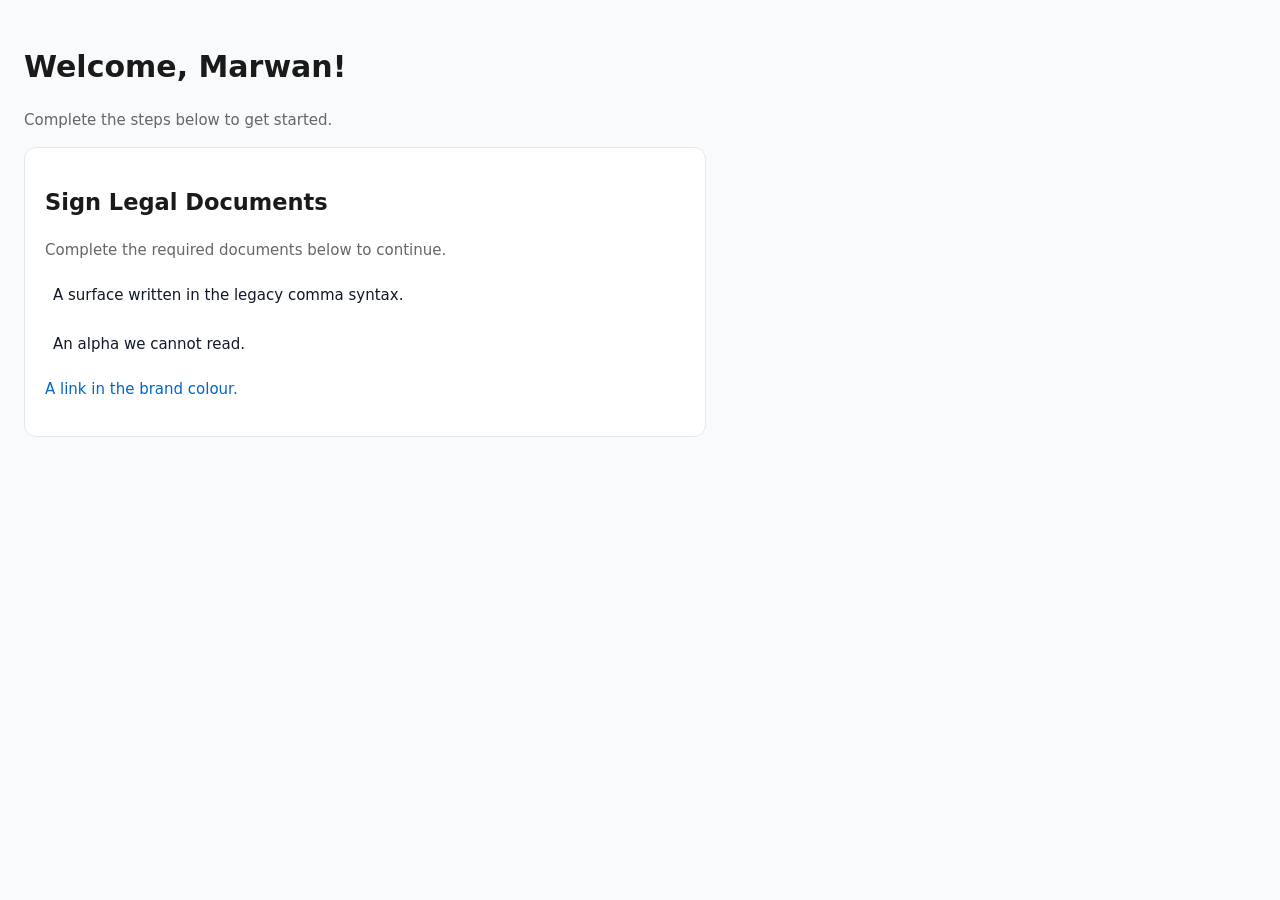
==== tools/fixture/tailwind.html @ c53d438c "Convert colours whose alpha is a var(), so Tailwind pages stop flashing light On a Tailwind site eve" ====
<!doctype html>
<html lang="en">
<head>
<meta charset="utf-8">
<title>Lumen — Tailwind var-alpha fixture</title>
<style>
  /* Exactly the shape Tailwind compiles to. Every utility below carries its colour
     in an rgb() whose alpha is a custom property, which is what a real Tailwind
     build emits for bg-white, text-gray-900, border-gray-200 and the rest. Nothing
     here is exotic: it is the default output of the most widely deployed CSS
     framework there is, so a page like this is the common case, not an edge one. */
  *, ::before, ::after { --tw-bg-opacity: 1; --tw-text-opacity: 1; --tw-border-opacity: 1; }

  body {
    background-color: rgb(249 250 251 / var(--tw-bg-opacity, 1));
    color: rgb(17 24 39 / var(--tw-text-opacity, 1));
    font: 15px/1.5 system-ui, sans-serif;
    margin: 0; padding: 24px;
  }
  .card {
    background-color: rgb(255 255 255 / var(--tw-bg-opacity, 1));
    /* Tailwind writes the width and the colour as separate declarations (`border`
       plus `border-gray-200`), never as one `border:` shorthand -- and that matters,
       because `border-color` carrying a var() is a shorthand CSSOM will not expand
       into the longhands the rule walker reads. */
    border-width: 1px; border-style: solid;
    border-color: rgb(229 231 235 / var(--tw-border-opacity, 1));
    border-radius: 12px; padding: 20px; max-width: 640px;
  }
  .title  { color: rgb(26 26 26 / var(--tw-text-opacity, 1)); font-weight: 700; }
  .muted  { color: rgb(102 102 102 / var(--tw-text-opacity, 1)); }
  /* The legacy comma syntax, still emitted by older Tailwind builds. */
  .legacy { background-color: rgba(255, 255, 255, var(--tw-bg-opacity, 1)); padding: 8px; }
  /* A 10% white wash used as a divider. It must stay visible against the new dark
     base -- converting it like an opaque surface makes it disappear entirely. */
  .wash   { background-color: rgb(255 255 255 / var(--divider-alpha, 0.1)); height: 10px; }
  /* No fallback: the alpha is genuinely unknowable to the rule walker, which must
     decline and leave this one to the repair pass. The property IS defined, so the
     element really does paint white -- an undefined var would make the declaration
     invalid and the element transparent, which would prove nothing. */
  .opaque-unknown { --mystery: 1; background-color: rgb(255 255 255 / var(--mystery)); padding: 8px; }
  /* A brand colour the page owns: it must stay blue, not be flattened to grey. */
  .brand  { color: rgb(0 102 204 / var(--tw-text-opacity, 1)); }
</style>
</head>
<body>
<h1 class="title" id="title">Welcome, Marwan!</h1>
<p class="muted" id="muted">Complete the steps below to get started.</p>

<div class="card" id="card">
  <h2 class="title">Sign Legal Documents</h2>
  <p class="muted">Complete the required documents below to continue.</p>
  <div class="legacy" id="legacy">A surface written in the legacy comma syntax.</div>
  <div class="wash" id="wash"></div>
  <div class="opaque-unknown" id="unknown">An alpha we cannot read.</div>
  <p class="brand" id="brand">A link in the brand colour.</p>
</div>

<script>
  // Loaded WITHOUT auto-applying: the spec calls __lumenApply() itself so it can
  // read the page in the very same task, before any idle work has had a chance to
  // run. That is the whole question here -- what the first paint looks like.
  if (location.search.includes('lumen')) {
    window.chrome = { runtime: { sendMessage: (m, cb) => {
      fetch(m.url).then(r => r.text()).then(t => cb({ ok: true, text: t })).catch(() => cb({ ok: false }));
    } } };
    const load = (src) => new Promise((res, rej) => {
      const s = document.createElement('script');
      s.src = src; s.onload = res; s.onerror = () => rej(new Error(src));
      document.head.appendChild(s);
    });
    (async () => {
      for (const f of ['color', 'css', 'repair', 'engine']) await load('/src/content/' + f + '.js');
      window.__lumenApply = () => Lumen.engine.applySettings({
        enabled: true, defaultOn: true, skipDarkSites: false,
        darkness: 50, contrast: 50, saturation: 50, sites: {}
      });
      window.__lumenReady = true;
    })();
  }

  window.__bg = (id) => getComputedStyle(document.getElementById(id)).backgroundColor;
  window.__fg = (id) => getComputedStyle(document.getElementById(id)).color;
  window.__lum = (c) => {
    const m = String(c).match(/[\d.]+/g);
    if (!m) return null;
    const [r, g, b] = m.map(Number).map(v => v / 255);
    return (Math.max(r, g, b) + Math.min(r, g, b)) / 2;
  };
</script>
</body>
</html>
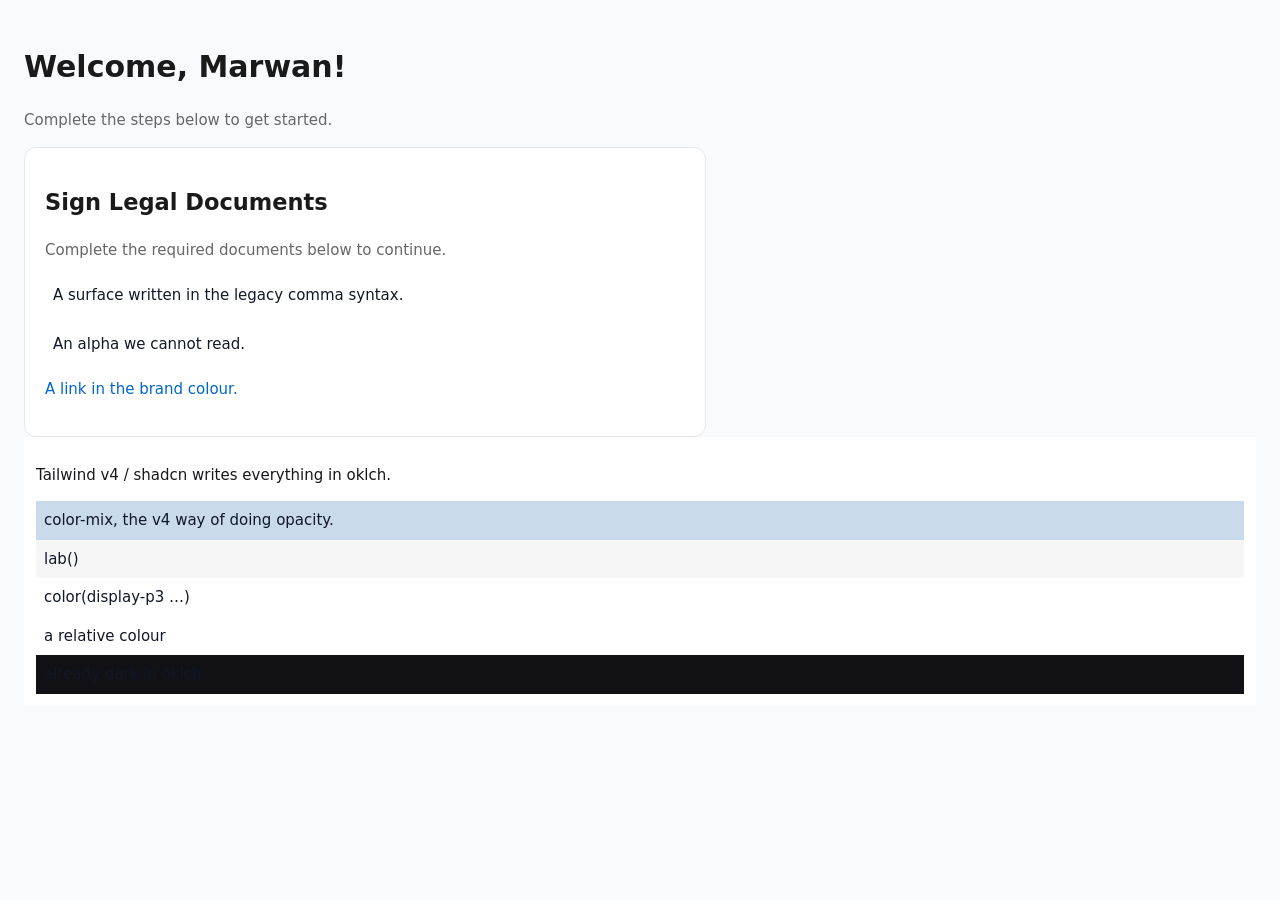
==== commit 1a5ebc44: "Read any colour the browser understands, not just the ones we can spell Tailwind v4 and shadcn/ui wr" ====
--- a/tools/fixture/tailwind.html
+++ b/tools/fixture/tailwind.html
@@ -41,6 +41,20 @@
   .opaque-unknown { --mystery: 1; background-color: rgb(255 255 255 / var(--mystery)); padding: 8px; }
   /* A brand colour the page owns: it must stay blue, not be flattened to grey. */
   .brand  { color: rgb(0 102 204 / var(--tw-text-opacity, 1)); }
+
+  /* Tailwind v4 and shadcn/ui write every colour in oklch, and reach for
+     color-mix() where v3 reached for an opacity var. None of it is rgb(), and
+     none of it is anything the two notation-specific parsers recognise -- but
+     the browser understands all of it, which is the whole point. */
+  .v4-card  { background-color: oklch(1 0 0); padding: 12px; }
+  .v4-text  { color: oklch(0.21 0.006 285.9); }
+  .v4-mix   { background-color: color-mix(in oklab, oklch(1 0 0) 70%, oklch(0.6 0.1 250)); padding: 8px; }
+  .v4-lab   { background-color: lab(97% 0 0); padding: 8px; }
+  .v4-p3    { background-color: color(display-p3 1 1 1); padding: 8px; }
+  /* A relative colour: derived from another, and still just a colour. */
+  .v4-rel   { background-color: rgb(from #ffffff r g b); padding: 8px; }
+  /* Already dark in oklch: it must be left alone, not pushed around. */
+  .v4-dark  { background-color: oklch(0.18 0.01 285); padding: 8px; }
 </style>
 </head>
 <body>
@@ -54,6 +68,15 @@
   <div class="wash" id="wash"></div>
   <div class="opaque-unknown" id="unknown">An alpha we cannot read.</div>
   <p class="brand" id="brand">A link in the brand colour.</p>
+</div>
+
+<div class="v4-card" id="v4-card">
+  <p class="v4-text" id="v4-text">Tailwind v4 / shadcn writes everything in oklch.</p>
+  <div class="v4-mix" id="v4-mix">color-mix, the v4 way of doing opacity.</div>
+  <div class="v4-lab" id="v4-lab">lab()</div>
+  <div class="v4-p3" id="v4-p3">color(display-p3 …)</div>
+  <div class="v4-rel" id="v4-rel">a relative colour</div>
+  <div class="v4-dark" id="v4-dark">already dark in oklch</div>
 </div>
 
 <script>
@@ -81,11 +104,26 @@
 
   window.__bg = (id) => getComputedStyle(document.getElementById(id)).backgroundColor;
   window.__fg = (id) => getComputedStyle(document.getElementById(id)).color;
+  // Lightness of whatever the browser computed, resolved through a canvas.
+  //
+  // Scraping numbers out of the string cannot work here: a computed value keeps
+  // the space it was authored in, so `oklch(1 0 0)` -- pure white -- reads as the
+  // numbers 1, 0, 0 and scores as BLACK. Every oklch assertion passed on that,
+  // backwards, proving nothing. Painting the colour and reading the pixel back
+  // asks the browser what it actually is, in any notation.
   window.__lum = (c) => {
-    const m = String(c).match(/[\d.]+/g);
-    if (!m) return null;
-    const [r, g, b] = m.map(Number).map(v => v / 255);
-    return (Math.max(r, g, b) + Math.min(r, g, b)) / 2;
+    const ctx = window.__lc || (window.__lc =
+      document.createElement('canvas').getContext('2d', { willReadFrequently: true }));
+    // Two sentinels: an invalid assignment is ignored, so the reads disagree.
+    ctx.fillStyle = '#000000'; ctx.fillStyle = c; const a = ctx.fillStyle;
+    ctx.fillStyle = '#ffffff'; ctx.fillStyle = c; const b = ctx.fillStyle;
+    if (a !== b) return null;
+    ctx.globalCompositeOperation = 'copy';   // replace the pixel, alpha and all
+    ctx.fillStyle = c;
+    ctx.fillRect(0, 0, 1, 1);
+    const d = ctx.getImageData(0, 0, 1, 1).data;
+    const [r, g, bl] = [d[0] / 255, d[1] / 255, d[2] / 255];
+    return (Math.max(r, g, bl) + Math.min(r, g, bl)) / 2;
   };
 </script>
 </body>
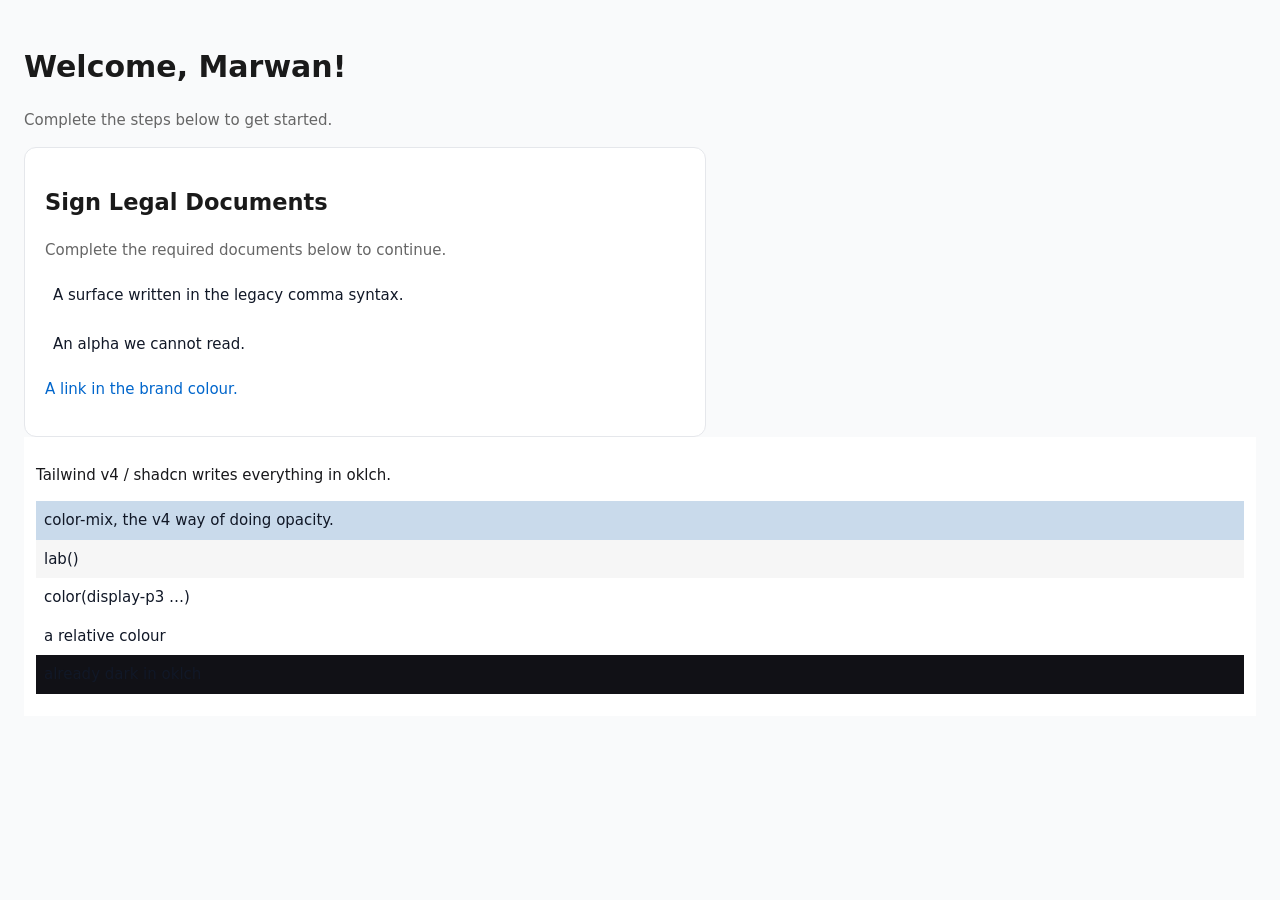
==== commit 87c288bf: "Agree with the browser or decline, and make the readback's alpha path testable Three findings from a" ====
--- a/tools/fixture/tailwind.html
+++ b/tools/fixture/tailwind.html
@@ -55,6 +55,10 @@
   .v4-rel   { background-color: rgb(from #ffffff r g b); padding: 8px; }
   /* Already dark in oklch: it must be left alone, not pushed around. */
   .v4-dark  { background-color: oklch(0.18 0.01 285); padding: 8px; }
+  /* A translucent wash in oklch. Reading a colour back off a canvas gives the
+     wrong alpha unless the fill REPLACES the pixel, and the wrong alpha turns a
+     separator into a surface -- so this is the one that notices. */
+  .v4-wash  { background-color: oklch(1 0 0 / 0.1); height: 10px; }
 </style>
 </head>
 <body>
@@ -77,6 +81,7 @@
   <div class="v4-p3" id="v4-p3">color(display-p3 …)</div>
   <div class="v4-rel" id="v4-rel">a relative colour</div>
   <div class="v4-dark" id="v4-dark">already dark in oklch</div>
+  <div class="v4-wash" id="v4-wash"></div>
 </div>
 
 <script>
